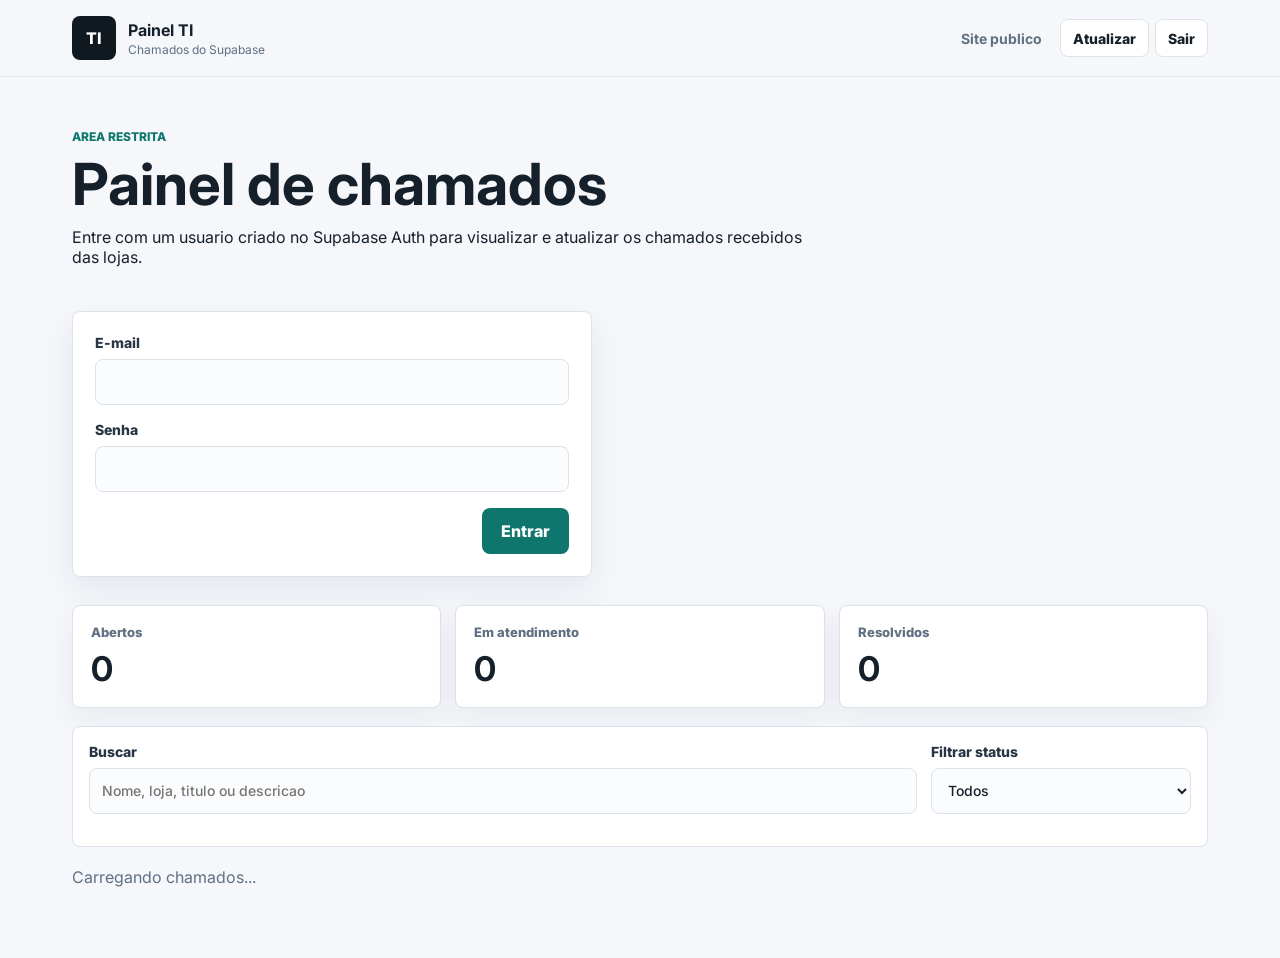
==== admin.html @ 8bf60bdc "Add authenticated admin ticket panel" ====
<!doctype html>
<html lang="pt-BR">
  <head>
    <meta charset="utf-8" />
    <meta name="viewport" content="width=device-width, initial-scale=1" />
    <title>Painel TI - Chamados</title>
    <link rel="preconnect" href="https://fonts.googleapis.com" />
    <link rel="preconnect" href="https://fonts.gstatic.com" crossorigin />
    <link
      href="https://fonts.googleapis.com/css2?family=Inter:wght@400;500;600;700;800&display=swap"
      rel="stylesheet"
    />
    <link rel="stylesheet" href="styles.css" />
  </head>
  <body>
    <header class="topbar">
      <a class="brand" href="index.html" aria-label="Central de Chamados TI">
        <span class="brand-mark">TI</span>
        <span>
          <strong>Painel TI</strong>
          <small>Chamados do Supabase</small>
        </span>
      </a>

      <nav class="nav admin-nav" aria-label="Menu do painel">
        <a href="index.html">Site publico</a>
        <button class="button ghost small-button" type="button" id="refreshButton">Atualizar</button>
        <button class="button ghost small-button" type="button" id="logoutButton" hidden>Sair</button>
      </nav>
    </header>

    <main>
      <section class="admin-shell">
        <div class="section-heading">
          <p class="eyebrow">Area restrita</p>
          <h1>Painel de chamados</h1>
          <p>
            Entre com um usuario criado no Supabase Auth para visualizar e atualizar os chamados
            recebidos das lojas.
          </p>
        </div>

        <form class="ticket-form login-form" id="loginForm">
          <label>
            E-mail
            <input name="email" type="email" autocomplete="email" required />
          </label>
          <label>
            Senha
            <input name="password" type="password" autocomplete="current-password" required />
          </label>
          <div class="form-footer">
            <p id="loginMessage" role="status" aria-live="polite"></p>
            <button class="button primary" type="submit">Entrar</button>
          </div>
        </form>

        <section class="admin-board" id="adminBoard" hidden>
          <div class="admin-stats">
            <article>
              <span>Abertos</span>
              <strong id="openCount">0</strong>
            </article>
            <article>
              <span>Em atendimento</span>
              <strong id="progressCount">0</strong>
            </article>
            <article>
              <span>Resolvidos</span>
              <strong id="doneCount">0</strong>
            </article>
          </div>

          <div class="admin-toolbar">
            <label>
              Buscar
              <input id="searchInput" type="search" placeholder="Nome, loja, titulo ou descricao" />
            </label>
            <label>
              Filtrar status
              <select id="statusFilter">
                <option value="">Todos</option>
                <option>Aberto</option>
                <option>Em atendimento</option>
                <option>Resolvido</option>
              </select>
            </label>
          </div>

          <div class="ticket-list admin-ticket-list" id="adminTicketList">
            <p class="empty">Carregando chamados...</p>
          </div>
        </section>
      </section>
    </main>

    <script src="admin.js"></script>
  </body>
</html>
---- styles.css ----
:root {
  --bg: #f5f7fb;
  --surface: #ffffff;
  --surface-strong: #101820;
  --text: #16202a;
  --muted: #607083;
  --line: #dbe2ea;
  --primary: #0f766e;
  --primary-dark: #0b5c55;
  --accent: #f59e0b;
  --danger: #dc2626;
  --shadow: 0 18px 50px rgba(31, 42, 55, 0.12);
}

* {
  box-sizing: border-box;
}

html {
  scroll-behavior: smooth;
}

body {
  margin: 0;
  font-family: Inter, Arial, sans-serif;
  color: var(--text);
  background: var(--bg);
}

a {
  color: inherit;
  text-decoration: none;
}

.topbar {
  position: sticky;
  top: 0;
  z-index: 10;
  display: flex;
  align-items: center;
  justify-content: space-between;
  gap: 24px;
  padding: 16px min(6vw, 72px);
  border-bottom: 1px solid rgba(219, 226, 234, 0.8);
  background: rgba(245, 247, 251, 0.92);
  backdrop-filter: blur(14px);
}

.brand {
  display: inline-flex;
  align-items: center;
  gap: 12px;
}

.brand-mark {
  display: grid;
  width: 44px;
  height: 44px;
  place-items: center;
  border-radius: 8px;
  background: var(--surface-strong);
  color: #fff;
  font-weight: 800;
}

.brand strong,
.brand small {
  display: block;
}

.brand small {
  margin-top: 2px;
  color: var(--muted);
  font-size: 12px;
}

.nav {
  display: flex;
  align-items: center;
  gap: 6px;
}

.nav a {
  border-radius: 8px;
  padding: 10px 12px;
  color: var(--muted);
  font-weight: 700;
  font-size: 14px;
}

.nav a:hover {
  background: #e8eef5;
  color: var(--text);
}

.menu-button {
  display: none;
  width: 42px;
  height: 42px;
  border: 1px solid var(--line);
  border-radius: 8px;
  background: var(--surface);
}

.menu-button span {
  display: block;
  width: 18px;
  height: 2px;
  margin: 4px auto;
  background: var(--text);
}

main {
  overflow: hidden;
}

.hero {
  display: grid;
  grid-template-columns: minmax(0, 1.05fr) minmax(320px, 0.75fr);
  gap: 40px;
  align-items: center;
  min-height: 610px;
  padding: 64px min(6vw, 72px) 42px;
  background:
    linear-gradient(115deg, rgba(15, 118, 110, 0.10), transparent 42%),
    radial-gradient(circle at 90% 15%, rgba(245, 158, 11, 0.20), transparent 26%);
}

.hero-copy {
  max-width: 760px;
}

.eyebrow {
  margin: 0 0 12px;
  color: var(--primary);
  font-weight: 800;
  text-transform: uppercase;
  font-size: 12px;
  letter-spacing: 0;
}

h1,
h2,
p {
  margin-top: 0;
}

h1 {
  max-width: 820px;
  margin-bottom: 18px;
  font-size: clamp(42px, 6vw, 72px);
  line-height: 0.98;
  letter-spacing: 0;
}

.hero-copy > p:not(.eyebrow) {
  max-width: 660px;
  color: var(--muted);
  font-size: 18px;
  line-height: 1.7;
}

.hero-actions {
  display: flex;
  flex-wrap: wrap;
  gap: 12px;
  margin-top: 28px;
}

.button {
  display: inline-flex;
  min-height: 46px;
  align-items: center;
  justify-content: center;
  border: 1px solid transparent;
  border-radius: 8px;
  padding: 0 18px;
  font: inherit;
  font-weight: 800;
  cursor: pointer;
  transition: transform 0.2s ease, background 0.2s ease, border-color 0.2s ease;
}

.button:hover {
  transform: translateY(-1px);
}

.button.primary {
  background: var(--primary);
  color: #fff;
}

.button.primary:hover {
  background: var(--primary-dark);
}

.button.ghost {
  border-color: var(--line);
  background: var(--surface);
  color: var(--text);
}

.small-button {
  min-height: 38px;
  padding: 0 12px;
  font-size: 14px;
}

.support-panel {
  border: 1px solid rgba(255, 255, 255, 0.5);
  border-radius: 8px;
  padding: 22px;
  background: var(--surface-strong);
  color: #fff;
  box-shadow: var(--shadow);
}

.panel-header {
  display: flex;
  align-items: center;
  gap: 10px;
  margin-bottom: 22px;
}

.pulse {
  width: 10px;
  height: 10px;
  border-radius: 50%;
  background: #22c55e;
  box-shadow: 0 0 0 7px rgba(34, 197, 94, 0.16);
}

.ticket-preview {
  border: 1px solid rgba(255, 255, 255, 0.14);
  border-radius: 8px;
  padding: 18px;
  background: rgba(255, 255, 255, 0.08);
}

.ticket-preview h2 {
  margin: 14px 0 8px;
  font-size: 24px;
}

.ticket-preview p {
  color: #bfd0df;
  line-height: 1.6;
}

.ticket-tag {
  display: inline-flex;
  border-radius: 999px;
  padding: 6px 10px;
  background: rgba(255, 255, 255, 0.12);
  font-size: 12px;
  font-weight: 800;
}

.ticket-tag.urgent {
  background: rgba(220, 38, 38, 0.2);
  color: #fecaca;
}

.panel-grid {
  display: grid;
  grid-template-columns: repeat(2, 1fr);
  gap: 12px;
  margin-top: 14px;
}

.panel-grid div {
  border-radius: 8px;
  padding: 16px;
  background: rgba(255, 255, 255, 0.08);
}

.panel-grid strong,
.panel-grid span {
  display: block;
}

.panel-grid strong {
  font-size: 26px;
}

.panel-grid span {
  margin-top: 4px;
  color: #bfd0df;
  font-size: 13px;
}

.workflow,
.ticket-section,
.status-section {
  padding: 52px min(6vw, 72px);
}

.workflow {
  display: grid;
  grid-template-columns: repeat(3, minmax(0, 1fr));
  gap: 16px;
  background: var(--surface);
}

.workflow article {
  border-left: 4px solid var(--primary);
  padding: 8px 20px;
}

.workflow span {
  display: inline-grid;
  width: 34px;
  height: 34px;
  place-items: center;
  border-radius: 8px;
  background: #d7f2ef;
  color: var(--primary-dark);
  font-weight: 800;
}

.workflow h2 {
  margin: 14px 0 8px;
  font-size: 20px;
}

.workflow p,
.status-section p,
.ticket-list p {
  color: var(--muted);
  line-height: 1.6;
}

.ticket-section {
  display: grid;
  grid-template-columns: minmax(220px, 0.34fr) minmax(0, 1fr);
  gap: 34px;
  align-items: start;
}

.section-heading h2,
.status-section h2 {
  font-size: clamp(28px, 4vw, 44px);
  line-height: 1.05;
}

.ticket-form {
  border: 1px solid var(--line);
  border-radius: 8px;
  padding: 22px;
  background: var(--surface);
  box-shadow: 0 12px 32px rgba(31, 42, 55, 0.08);
}

.form-grid {
  display: grid;
  grid-template-columns: repeat(2, minmax(0, 1fr));
  gap: 16px;
}

label {
  display: grid;
  gap: 8px;
  margin-bottom: 16px;
  color: #283544;
  font-size: 14px;
  font-weight: 800;
}

input,
select,
textarea {
  width: 100%;
  border: 1px solid var(--line);
  border-radius: 8px;
  background: #fbfcfe;
  color: var(--text);
  font: inherit;
  font-weight: 500;
  outline: none;
}

input,
select {
  height: 46px;
  padding: 0 12px;
}

textarea {
  min-height: 138px;
  resize: vertical;
  padding: 12px;
  line-height: 1.5;
}

input:focus,
select:focus,
textarea:focus {
  border-color: var(--primary);
  box-shadow: 0 0 0 4px rgba(15, 118, 110, 0.12);
}

.form-footer {
  display: flex;
  align-items: center;
  justify-content: space-between;
  gap: 18px;
  margin-top: 8px;
}

#formMessage {
  min-height: 24px;
  margin: 0;
  color: var(--muted);
  font-weight: 700;
}

#formMessage.success {
  color: var(--primary-dark);
}

#formMessage.error {
  color: var(--danger);
}

.status-section {
  display: grid;
  grid-template-columns: minmax(220px, 0.34fr) minmax(0, 1fr);
  gap: 34px;
  background: #edf2f7;
}

.ticket-list {
  display: grid;
  gap: 12px;
}

.admin-shell {
  display: grid;
  gap: 28px;
  padding: 52px min(6vw, 72px);
}

.admin-shell .section-heading {
  max-width: 760px;
}

.admin-shell h1 {
  margin-bottom: 14px;
  font-size: clamp(36px, 5vw, 58px);
}

.login-form {
  max-width: 520px;
}

.admin-board {
  display: grid;
  gap: 18px;
}

.admin-stats,
.admin-toolbar {
  display: grid;
  grid-template-columns: repeat(3, minmax(0, 1fr));
  gap: 14px;
}

.admin-stats article {
  border: 1px solid var(--line);
  border-radius: 8px;
  padding: 18px;
  background: var(--surface);
  box-shadow: 0 12px 32px rgba(31, 42, 55, 0.06);
}

.admin-stats span,
.admin-stats strong {
  display: block;
}

.admin-stats span {
  color: var(--muted);
  font-size: 13px;
  font-weight: 800;
}

.admin-stats strong {
  margin-top: 8px;
  font-size: 34px;
}

.admin-toolbar {
  grid-template-columns: minmax(0, 1fr) minmax(180px, 260px);
  align-items: end;
  border: 1px solid var(--line);
  border-radius: 8px;
  padding: 16px;
  background: var(--surface);
}

.admin-ticket header {
  align-items: start;
}

.admin-ticket header select {
  max-width: 190px;
}

.ticket-item {
  border: 1px solid var(--line);
  border-radius: 8px;
  padding: 16px;
  background: var(--surface);
}

.ticket-item header {
  display: flex;
  justify-content: space-between;
  gap: 12px;
  margin-bottom: 8px;
}

.ticket-item h3 {
  margin: 0;
  font-size: 18px;
}

.ticket-item small {
  color: var(--muted);
  font-weight: 700;
}

.ticket-meta {
  display: flex;
  flex-wrap: wrap;
  gap: 8px;
  margin-top: 12px;
}

.ticket-meta span {
  border-radius: 999px;
  padding: 6px 10px;
  background: #edf2f7;
  color: #405166;
  font-size: 12px;
  font-weight: 800;
}

footer {
  display: flex;
  justify-content: space-between;
  gap: 16px;
  padding: 22px min(6vw, 72px);
  background: var(--surface-strong);
  color: #bfd0df;
  font-size: 14px;
}

@media (max-width: 860px) {
  .topbar {
    align-items: flex-start;
  }

  .menu-button {
    display: block;
  }

  .nav {
    position: absolute;
    top: 74px;
    right: min(6vw, 72px);
    left: min(6vw, 72px);
    display: none;
    flex-direction: column;
    align-items: stretch;
    border: 1px solid var(--line);
    border-radius: 8px;
    padding: 8px;
    background: var(--surface);
    box-shadow: var(--shadow);
  }

  .nav.open {
    display: flex;
  }

  .admin-nav {
    position: static;
    display: flex;
    flex-direction: row;
    flex-wrap: wrap;
    border: 0;
    padding: 0;
    background: transparent;
    box-shadow: none;
  }

  .hero,
  .ticket-section,
  .status-section {
    grid-template-columns: 1fr;
  }

  .hero {
    min-height: auto;
    padding-top: 42px;
  }

  .workflow {
    grid-template-columns: 1fr;
  }

  .admin-stats,
  .admin-toolbar {
    grid-template-columns: 1fr;
  }
}

@media (max-width: 620px) {
  .form-grid,
  .panel-grid {
    grid-template-columns: 1fr;
  }

  .form-footer,
  footer,
  .ticket-item header {
    flex-direction: column;
    align-items: stretch;
  }

  .button {
    width: 100%;
  }
}
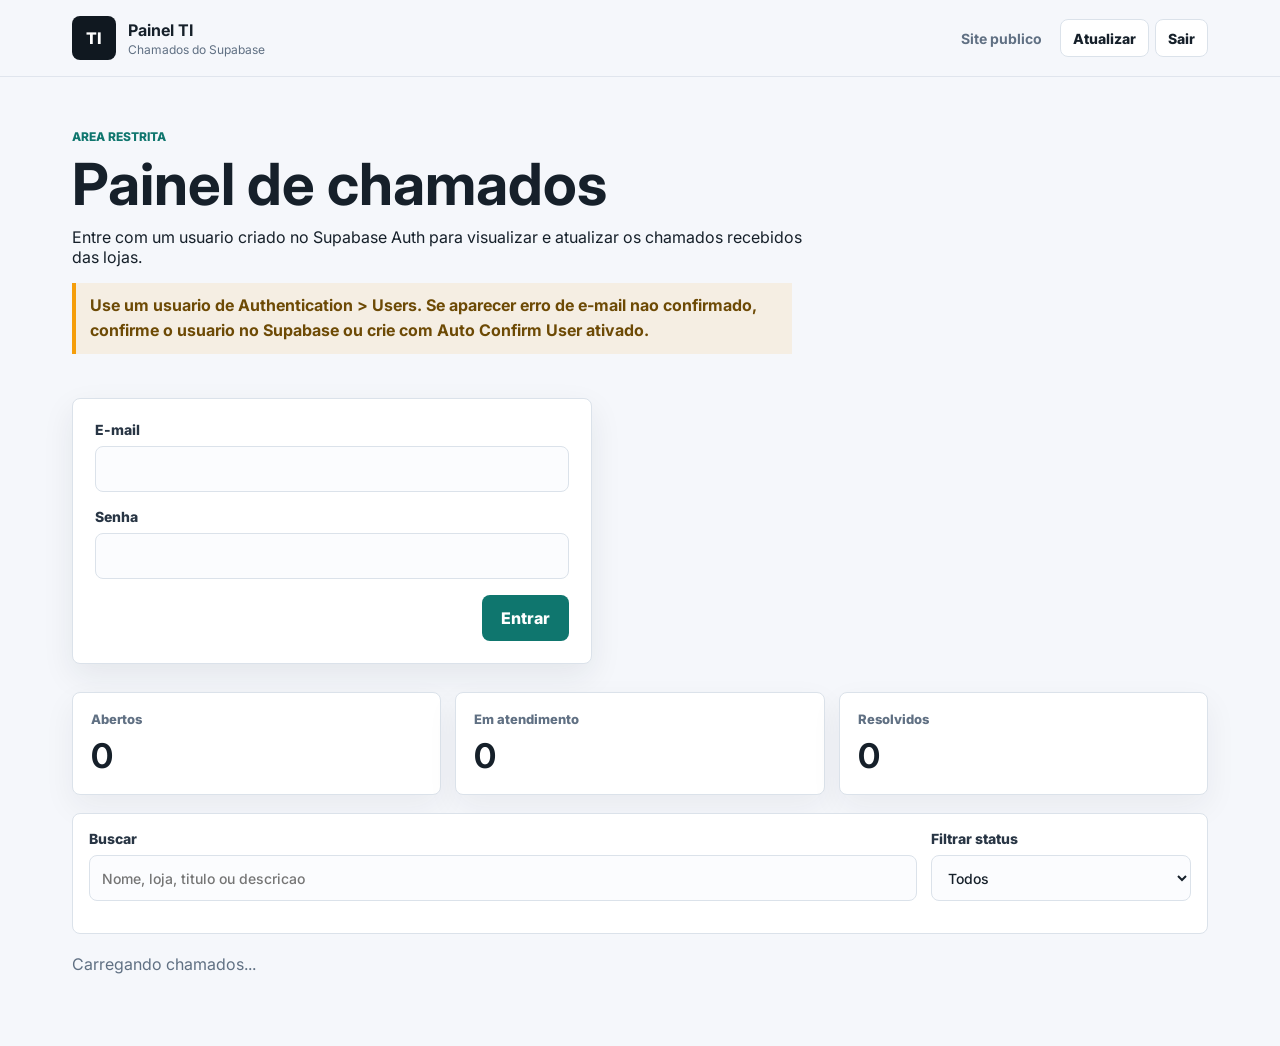
==== commit 7b9dc1cb: "Clarify admin login setup" ====
--- a/admin.html
+++ b/admin.html
@@ -37,6 +37,10 @@
           <p>
             Entre com um usuario criado no Supabase Auth para visualizar e atualizar os chamados
             recebidos das lojas.
+          </p>
+          <p class="helper-note">
+            Use um usuario de Authentication > Users. Se aparecer erro de e-mail nao confirmado,
+            confirme o usuario no Supabase ou crie com Auto Confirm User ativado.
           </p>
         </div>
 
--- a/styles.css
+++ b/styles.css
@@ -325,9 +325,19 @@
 
 .workflow p,
 .status-section p,
-.ticket-list p {
+.ticket-list p,
+.helper-note {
   color: var(--muted);
   line-height: 1.6;
+}
+
+.helper-note {
+  max-width: 720px;
+  border-left: 4px solid var(--accent);
+  padding: 10px 14px;
+  background: rgba(245, 158, 11, 0.1);
+  color: #6d4a05;
+  font-weight: 700;
 }
 
 .ticket-section {
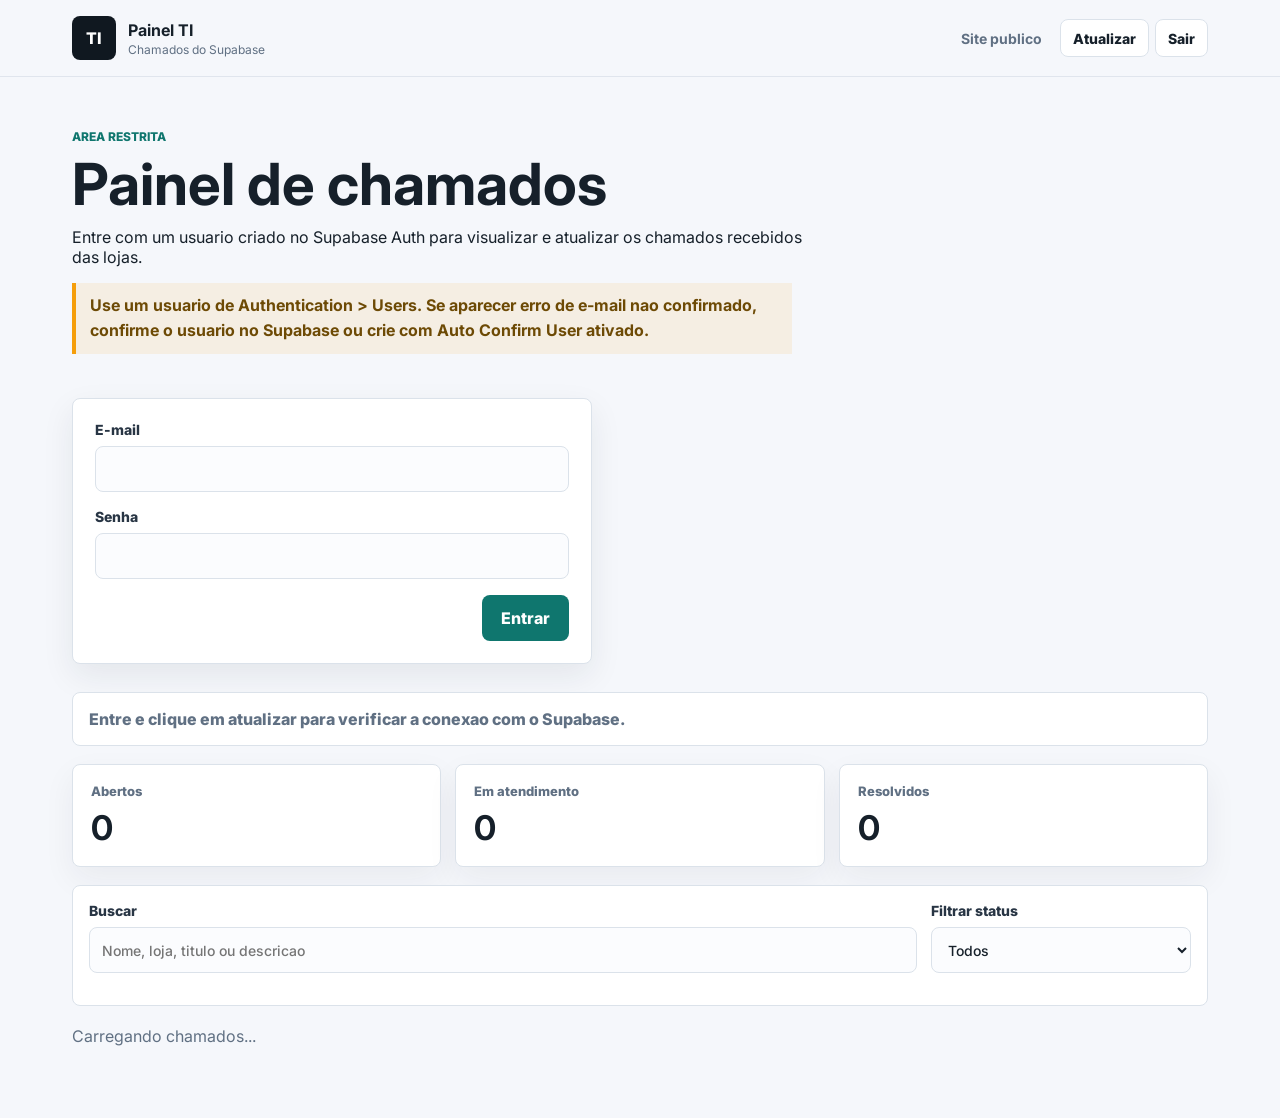
==== commit 15c5371e: "Add admin visibility diagnostics" ====
--- a/admin.html
+++ b/admin.html
@@ -60,6 +60,10 @@
         </form>
 
         <section class="admin-board" id="adminBoard" hidden>
+          <div class="diagnostic-box" id="diagnosticBox">
+            Entre e clique em atualizar para verificar a conexao com o Supabase.
+          </div>
+
           <div class="admin-stats">
             <article>
               <span>Abertos</span>
--- a/styles.css
+++ b/styles.css
@@ -466,6 +466,34 @@
 .admin-board {
   display: grid;
   gap: 18px;
+}
+
+.diagnostic-box {
+  border: 1px solid var(--line);
+  border-radius: 8px;
+  padding: 14px 16px;
+  background: var(--surface);
+  color: var(--muted);
+  font-weight: 800;
+  line-height: 1.5;
+}
+
+.diagnostic-box.success {
+  border-color: rgba(15, 118, 110, 0.28);
+  background: rgba(15, 118, 110, 0.08);
+  color: var(--primary-dark);
+}
+
+.diagnostic-box.warning {
+  border-color: rgba(245, 158, 11, 0.34);
+  background: rgba(245, 158, 11, 0.1);
+  color: #6d4a05;
+}
+
+.diagnostic-box.error {
+  border-color: rgba(220, 38, 38, 0.26);
+  background: rgba(220, 38, 38, 0.08);
+  color: var(--danger);
 }
 
 .admin-stats,
